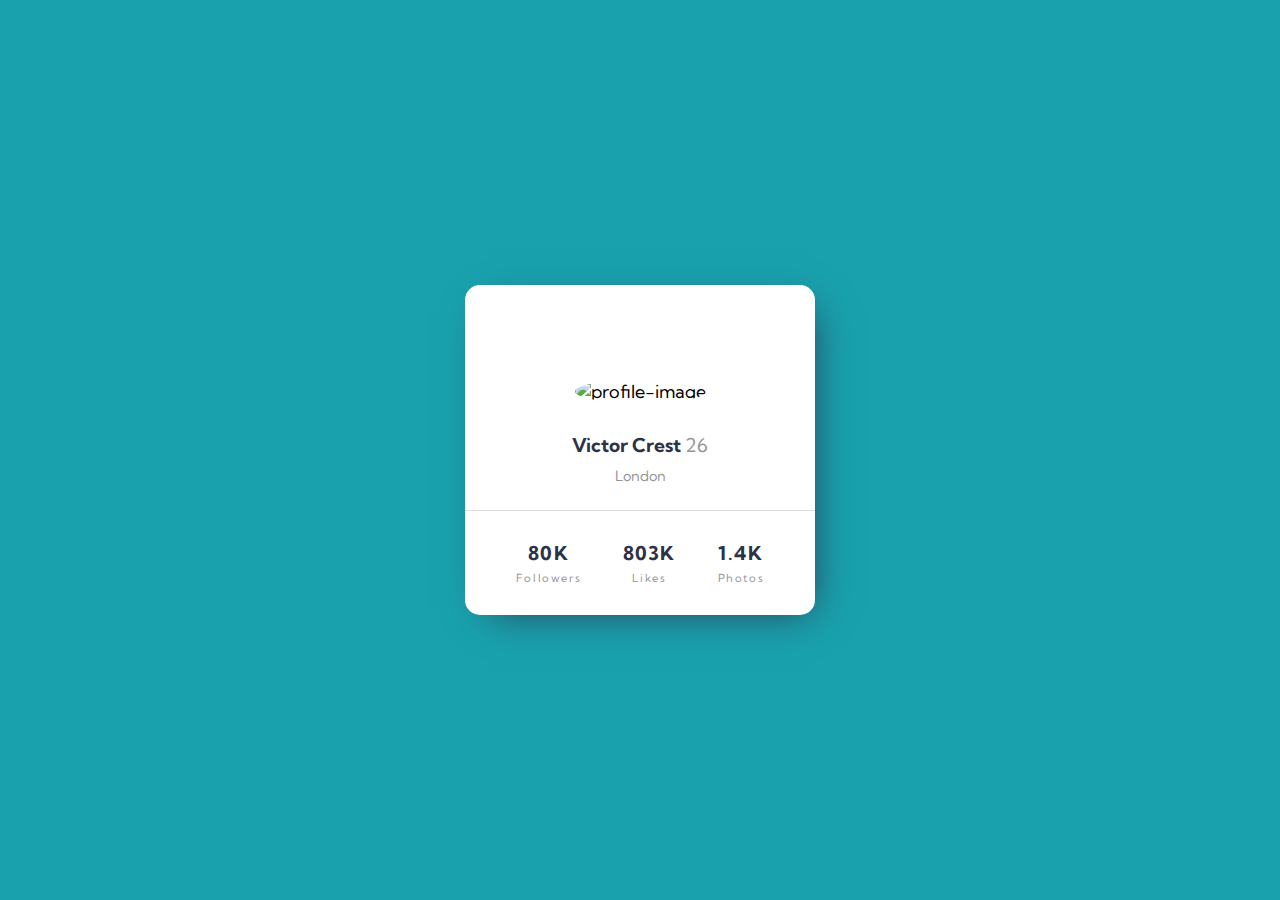
==== index.html @ 67eb45f1 "Rename Background.html to index.html" ====
<!DOCTYPE html>
<html lang="en">

<head>
    <meta charset="UTF-8">
    <meta http-equiv="X-UA-Compatible" content="IE=edge">
    <meta name="viewport" content="width=device-width, initial-scale=1.0">
    <title>Final Attempt</title>
    <link rel="stylesheet" href="backgroundstyle.css">
    <link href="https://fonts.googleapis.com/css2?family=Kumbh+Sans:wght@400;700&display=swap" rel="stylesheet">

</head>

<body>
    <div class="container">
        <div class="card">
            <div id="top">
                <!-- <img src="bg-pattern-card.svg" alt="background" id="header"> -->
                <div class="info">
                    <img src="image-victor.jpg" alt="profile-image" id="profilepic">
                    <h1>Victor Crest <span id="age">26</span></h1>
                    <div id="location">London</div>
                </div>
            </div>
            <div id="bottom">
                <div>
                    <h2> <span class="stat">80K</span>
                        Followers</h2>
                </div>
                <div>
                    <h2><span class="stat">803K</span>
                        Likes</h2>
                </div>
                <div>
                    <h2><span class="stat">1.4K</span>
                        Photos</h2>
                </div>
            </div>

        </div>
    </div>

</body>

</html>
---- backgroundstyle.css ----
* {
    padding: 0;
    margin: 0;
    box-sizing: border-box;
}

body {
    width: 100%;
    height: 100vh;
    position: relative;
    overflow: hidden;
    font-family: "kumbh Sans";
    font-size: 18px;
}

.container {
    position: absolute;
    top: 0;
    left: 0;
    width: 100%;
    height: 100%;
    display: grid;
    place-items: center;
    background: hsl(185, 75%, 39%);
    background-image:
    url(bg-pattern-top.svg),
    url(bg-pattern-bottom.svg);
    background-repeat: no-repeat;
    background-position: right 50vw bottom 40vh,
    left 50vw top 40vh;
}

.card{
    margin: 0 auto;
    max-width: 350px;
    min-width: 350px;
    /* height: ; */
    background: white url(bg-pattern-card.svg) no-repeat;
    box-shadow: 10px 10px 40px -15px hsl(229, 23%, 23%);
    border-radius: 15px;
    overflow: hidden;
    position: relative;
    display: flex;
    flex-direction: column;
    align-items: center;
    justify-content: center;
}
#top{
    width: 100%;
    text-align: center;
    margin-top: 90px;
}
#profilepic{
    display: block;
    margin: 0 auto;
    border-radius: 50%;
    border: 5px solid white;
}
.info{
    display: flex;
    flex-direction: column;
    align-items: center;
    justify-content: center;
}
h1, #age {
    font-size: 1.2rem;
}
h1{
    color: hsl(229, 23%, 23%);
    display: inline;
    padding-top: 25px;
}
#age, #location{
    color: hsl(0, 0%, 59%);
    font-weight: 400;
}
#location{
    font-size: 0.9rem;
    margin-top: 10px;
    margin-bottom: 25px;
}
#bottom{
    width: 100%;
    padding: 30px 30px;
    border-top: 1.5px solid hsl(0, 10%, 88%);
    display: flex;
    align-items: center;
    justify-content: space-around;
    text-align: center;
}
.stat{
    color: hsl(229, 23%, 23%);
    font-size: 1.2rem;
    font-weight: 700;
    display: block;
    margin-bottom: 0.4rem;
}
h2{
    font-size: 0.7rem;
    color: hsl(0, 0%, 59%);
    letter-spacing: 0.1rem;
    font-weight: 400;
}
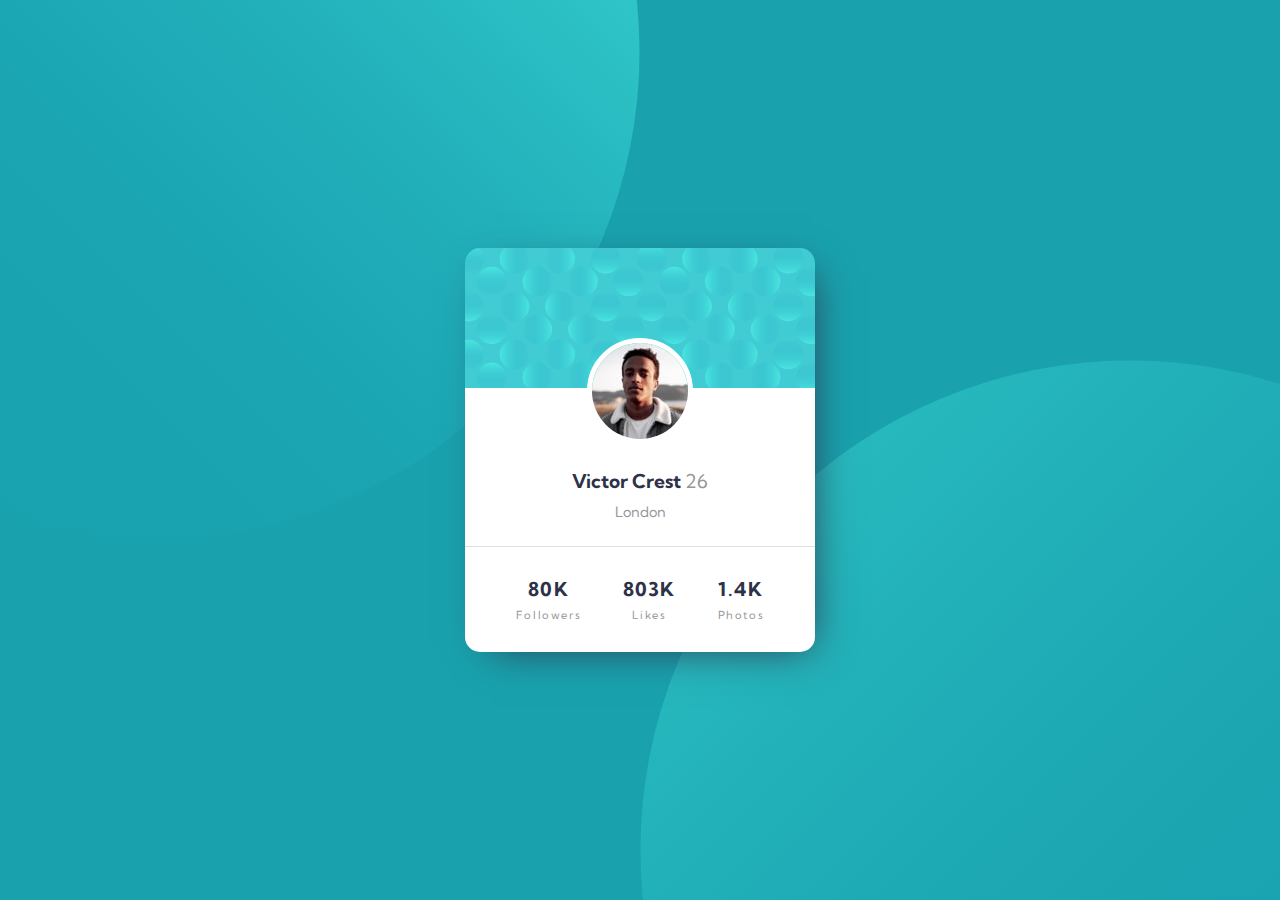
==== commit a840726b: "Update index.html" ====
--- a/index.html
+++ b/index.html
@@ -5,8 +5,8 @@
     <meta charset="UTF-8">
     <meta http-equiv="X-UA-Compatible" content="IE=edge">
     <meta name="viewport" content="width=device-width, initial-scale=1.0">
-    <title>Final Attempt</title>
-    <link rel="stylesheet" href="backgroundstyle.css">
+    <title>Profile Card</title>
+    <link rel="stylesheet" href="style.css">
     <link href="https://fonts.googleapis.com/css2?family=Kumbh+Sans:wght@400;700&display=swap" rel="stylesheet">
 
 </head>
--- a/style.css
+++ b/style.css
@@ -0,0 +1,103 @@
+* {
+    padding: 0;
+    margin: 0;
+    box-sizing: border-box;
+}
+
+body {
+    width: 100%;
+    height: 100vh;
+    position: relative;
+    overflow: hidden;
+    font-family: "kumbh Sans";
+    font-size: 18px;
+}
+
+.container {
+    position: absolute;
+    top: 0;
+    left: 0;
+    width: 100%;
+    height: 100%;
+    display: grid;
+    place-items: center;
+    background: hsl(185, 75%, 39%);
+    background-image:
+    url(bg-pattern-top.svg),
+    url(bg-pattern-bottom.svg);
+    background-repeat: no-repeat;
+    background-position: right 50vw bottom 40vh,
+    left 50vw top 40vh;
+}
+
+.card{
+    margin: 0 auto;
+    max-width: 350px;
+    min-width: 350px;
+    /* height: ; */
+    background: white url(bg-pattern-card.svg) no-repeat;
+    box-shadow: 10px 10px 40px -15px hsl(229, 23%, 23%);
+    border-radius: 15px;
+    overflow: hidden;
+    position: relative;
+    display: flex;
+    flex-direction: column;
+    align-items: center;
+    justify-content: center;
+}
+#top{
+    width: 100%;
+    text-align: center;
+    margin-top: 90px;
+}
+#profilepic{
+    display: block;
+    margin: 0 auto;
+    border-radius: 50%;
+    border: 5px solid white;
+}
+.info{
+    display: flex;
+    flex-direction: column;
+    align-items: center;
+    justify-content: center;
+}
+h1, #age {
+    font-size: 1.2rem;
+}
+h1{
+    color: hsl(229, 23%, 23%);
+    display: inline;
+    padding-top: 25px;
+}
+#age, #location{
+    color: hsl(0, 0%, 59%);
+    font-weight: 400;
+}
+#location{
+    font-size: 0.9rem;
+    margin-top: 10px;
+    margin-bottom: 25px;
+}
+#bottom{
+    width: 100%;
+    padding: 30px 30px;
+    border-top: 1.5px solid hsl(0, 10%, 88%);
+    display: flex;
+    align-items: center;
+    justify-content: space-around;
+    text-align: center;
+}
+.stat{
+    color: hsl(229, 23%, 23%);
+    font-size: 1.2rem;
+    font-weight: 700;
+    display: block;
+    margin-bottom: 0.4rem;
+}
+h2{
+    font-size: 0.7rem;
+    color: hsl(0, 0%, 59%);
+    letter-spacing: 0.1rem;
+    font-weight: 400;
+}
